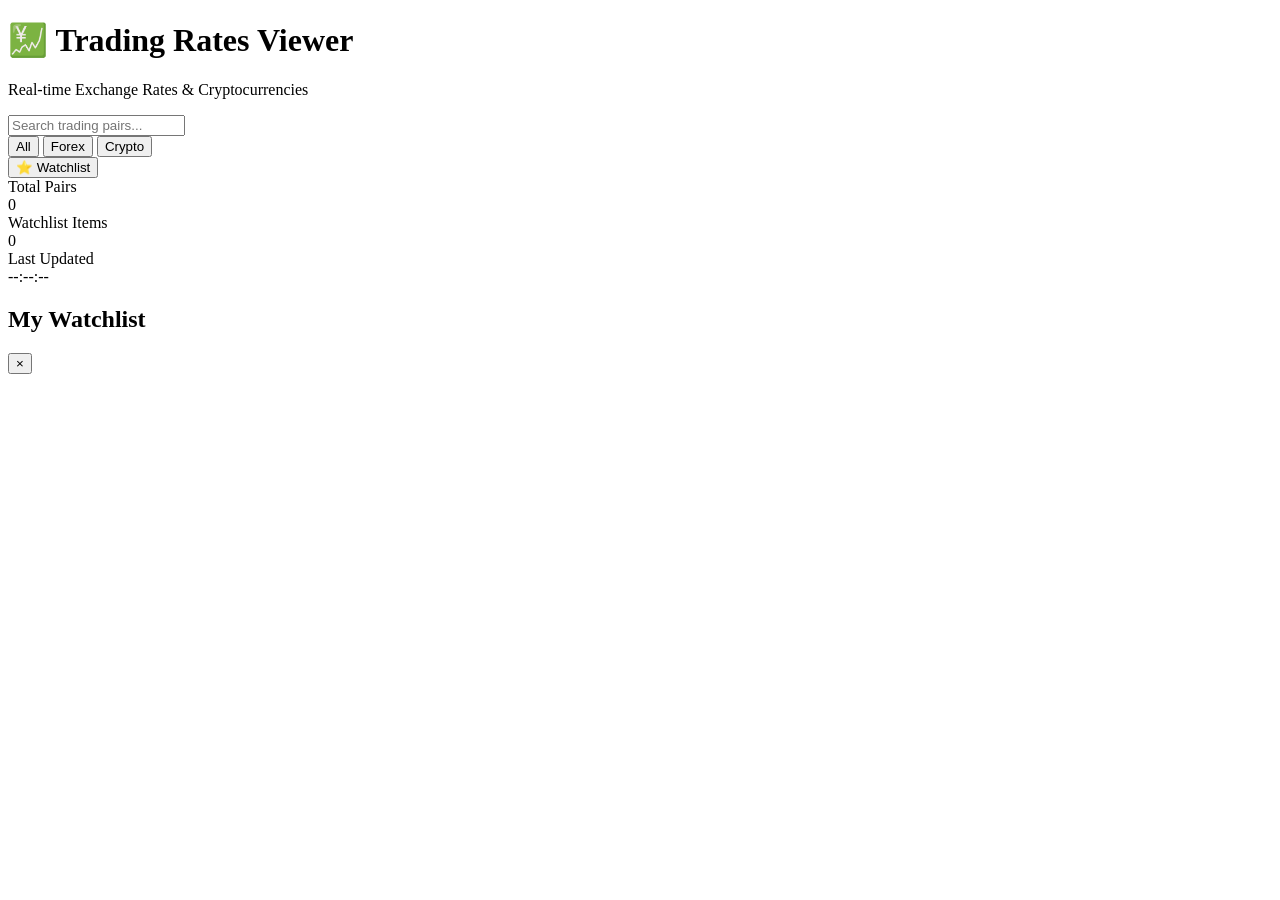
==== index.html @ dbce0b74 "Add trading app HTML file" ====
<!DOCTYPE html>
<html lang="en">
<head>
    <meta charset="UTF-8">
    <meta name="viewport" content="width=device-width, initial-scale=1.0">
    <title>Trading Rates Viewer</title>
    <link rel="stylesheet" href="styles.css">
</head>
<body>
    <div class="container">
        <header>
            <h1>💹 Trading Rates Viewer</h1>
            <p class="subtitle">Real-time Exchange Rates & Cryptocurrencies</p>
        </header>

        <div class="controls">
            <div class="search-box">
                <input type="text" id="searchInput" placeholder="Search trading pairs...">
            </div>
            <div class="filter-section">
                <button class="filter-btn active" data-filter="all">All</button>
                <button class="filter-btn" data-filter="forex">Forex</button>
                <button class="filter-btn" data-filter="crypto">Crypto</button>
            </div>
            <button class="watchlist-btn" id="watchlistBtn">⭐ Watchlist</button>
        </div>

        <div class="stats-section">
            <div class="stat-card">
                <div class="stat-label">Total Pairs</div>
                <div class="stat-value" id="totalPairs">0</div>
            </div>
            <div class="stat-card">
                <div class="stat-label">Watchlist Items</div>
                <div class="stat-value" id="watchlistCount">0</div>
            </div>
            <div class="stat-card">
                <div class="stat-label">Last Updated</div>
                <div class="stat-value" id="lastUpdate">--:--:--</div>
            </div>
        </div>

        <div class="rates-grid" id="ratesGrid">
            <!-- Rate cards will be generated here -->
        </div>

        <div class="modal" id="watchlistModal">
            <div class="modal-content">
                <div class="modal-header">
                    <h2>My Watchlist</h2>
                    <button class="close-btn" id="closeWatchlist">&times;</button>
                </div>
                <div class="modal-body" id="watchlistContent">
                    <!-- Watchlist items will appear here -->
                </div>
            </div>
        </div>

        <div class="modal-overlay" id="modalOverlay"></div>
    </div>

    <script src="app.js"></script>
</body>
</html>
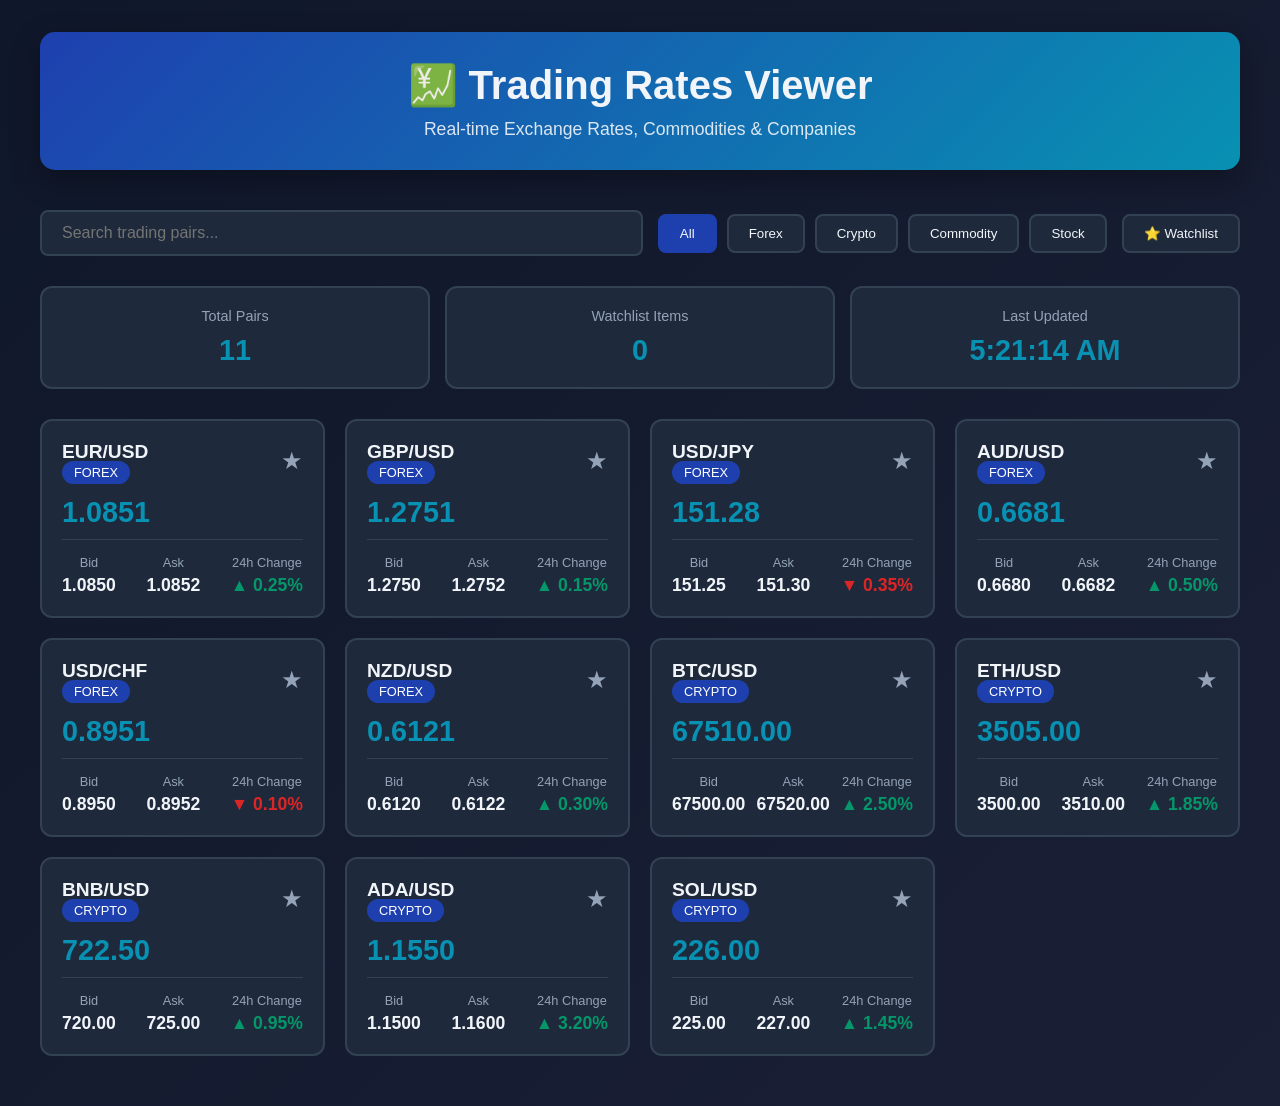
==== commit b8fc19e5: "Add TradingView ticker tape to index.html and add commodity/stock filter in UI" ====
--- a/index.html
+++ b/index.html
@@ -8,9 +8,12 @@
 </head>
 <body>
     <div class="container">
+        <!-- TradingView ticker tape for highly accurate live rates -->
+        <div id="tv-ticker" style="margin: 12px 0;"></div>
+
         <header>
             <h1>💹 Trading Rates Viewer</h1>
-            <p class="subtitle">Real-time Exchange Rates & Cryptocurrencies</p>
+            <p class="subtitle">Real-time Exchange Rates, Commodities & Companies</p>
         </header>
 
         <div class="controls">
@@ -21,6 +24,8 @@
                 <button class="filter-btn active" data-filter="all">All</button>
                 <button class="filter-btn" data-filter="forex">Forex</button>
                 <button class="filter-btn" data-filter="crypto">Crypto</button>
+                <button class="filter-btn" data-filter="commodity">Commodity</button>
+                <button class="filter-btn" data-filter="stock">Stock</button>
             </div>
             <button class="watchlist-btn" id="watchlistBtn">⭐ Watchlist</button>
         </div>
@@ -60,5 +65,31 @@
     </div>
 
     <script src="app.js"></script>
+    <script type="text/javascript" src="https://s3.tradingview.com/tv.js"></script>
+    <script>
+        // Initialize a TradingView Ticker Tape widget for accurate live tickers
+        new TradingView.MediumWidget({
+            "symbols": [
+                { "proName": "OANDA:XAUUSD", "title": "Gold (XAUUSD)" },
+                { "proName": "OANDA:XAGUSD", "title": "Silver (XAGUSD)" },
+                { "proName": "NYMEX:CL1!", "title": "Crude Oil (CL)" },
+                { "proName": "NYMEX:NG1!", "title": "Nat Gas (NG)" },
+                { "proName": "FX_IDC:EURUSD", "title": "EUR/USD" },
+                { "proName": "BINANCE:BTCUSDT", "title": "BTC/USDT" },
+                { "proName": "BINANCE:ETHUSDT", "title": "ETH/USDT" }
+            ],
+            "chartOnly": false,
+            "width": "100%",
+            "height": 36,
+            "locale": "en",
+            "colorTheme": "light",
+            "isTransparent": false,
+            "autosize": true,
+            "container_id": "tv-ticker"
+        });
+    </script>
+
+    <!-- Live rates WS client (updates tradingPairs in app.js) -->
+    <script src="app.live.ws.js"></script>
 </body>
 </html>
--- a/styles.css
+++ b/styles.css
@@ -0,0 +1,332 @@
+:root {
+    --primary-color: #1e40af;
+    --secondary-color: #0891b2;
+    --success-color: #059669;
+    --danger-color: #dc2626;
+    --bg-dark: #0f172a;
+    --bg-light: #1e293b;
+    --text-light: #f1f5f9;
+    --text-muted: #94a3b8;
+    --border-color: #334155;
+}
+
+* {
+    margin: 0;
+    padding: 0;
+    box-sizing: border-box;
+}
+
+body {
+    font-family: 'Segoe UI', Tahoma, Geneva, Verdana, sans-serif;
+    background: linear-gradient(135deg, var(--bg-dark) 0%, #1a1f35 100%);
+    color: var(--text-light);
+    min-height: 100vh;
+    padding: 20px;
+}
+
+.container {
+    max-width: 1200px;
+    margin: 0 auto;
+}
+
+header {
+    text-align: center;
+    margin-bottom: 40px;
+    padding: 30px 20px;
+    background: linear-gradient(135deg, var(--primary-color), var(--secondary-color));
+    border-radius: 15px;
+    box-shadow: 0 10px 30px rgba(0, 0, 0, 0.3);
+}
+
+header h1 {
+    font-size: 2.5em;
+    margin-bottom: 10px;
+}
+
+header .subtitle {
+    font-size: 1.1em;
+    opacity: 0.9;
+}
+
+.controls {
+    display: grid;
+    grid-template-columns: 1fr auto auto;
+    gap: 15px;
+    margin-bottom: 30px;
+    align-items: center;
+}
+
+.search-box input {
+    width: 100%;
+    padding: 12px 20px;
+    border: 2px solid var(--border-color);
+    border-radius: 8px;
+    background: var(--bg-light);
+    color: var(--text-light);
+    font-size: 1em;
+}
+
+.search-box input:focus {
+    outline: none;
+    border-color: var(--primary-color);
+}
+
+.filter-section {
+    display: flex;
+    gap: 10px;
+}
+
+.filter-btn,
+.watchlist-btn {
+    padding: 10px 20px;
+    border: 2px solid var(--border-color);
+    border-radius: 8px;
+    background: var(--bg-light);
+    color: var(--text-light);
+    cursor: pointer;
+    font-weight: 500;
+    transition: all 0.3s ease;
+}
+
+.filter-btn:hover,
+.watchlist-btn:hover {
+    border-color: var(--primary-color);
+    background: var(--primary-color);
+}
+
+.filter-btn.active {
+    background: var(--primary-color);
+    border-color: var(--primary-color);
+}
+
+.stats-section {
+    display: grid;
+    grid-template-columns: repeat(auto-fit, minmax(200px, 1fr));
+    gap: 15px;
+    margin-bottom: 30px;
+}
+
+.stat-card {
+    background: var(--bg-light);
+    border: 2px solid var(--border-color);
+    border-radius: 12px;
+    padding: 20px;
+    text-align: center;
+}
+
+.stat-label {
+    font-size: 0.9em;
+    color: var(--text-muted);
+    margin-bottom: 10px;
+}
+
+.stat-value {
+    font-size: 1.8em;
+    font-weight: bold;
+    color: var(--secondary-color);
+}
+
+.rates-grid {
+    display: grid;
+    grid-template-columns: repeat(auto-fill, minmax(280px, 1fr));
+    gap: 20px;
+    margin-bottom: 30px;
+}
+
+.rate-card {
+    background: var(--bg-light);
+    border: 2px solid var(--border-color);
+    border-radius: 12px;
+    padding: 20px;
+    transition: all 0.3s ease;
+}
+
+.rate-card:hover {
+    border-color: var(--primary-color);
+    box-shadow: 0 10px 30px rgba(30, 64, 175, 0.2);
+    transform: translateY(-5px);
+}
+
+.rate-header {
+    display: flex;
+    justify-content: space-between;
+    align-items: center;
+    margin-bottom: 15px;
+}
+
+.pair-name {
+    font-size: 1.2em;
+    font-weight: bold;
+    color: var(--text-light);
+}
+
+.pair-type {
+    font-size: 0.8em;
+    background: var(--primary-color);
+    padding: 4px 12px;
+    border-radius: 12px;
+    color: white;
+}
+
+.watchlist-star {
+    background: none;
+    border: none;
+    font-size: 1.5em;
+    cursor: pointer;
+    color: var(--text-muted);
+    transition: all 0.3s ease;
+}
+
+.watchlist-star.active {
+    color: #fbbf24;
+}
+
+.rate-value {
+    font-size: 1.8em;
+    font-weight: bold;
+    color: var(--secondary-color);
+    margin-bottom: 10px;
+}
+
+.rate-change {
+    display: flex;
+    justify-content: space-between;
+    padding-top: 15px;
+    border-top: 1px solid var(--border-color);
+}
+
+.change-item {
+    text-align: center;
+}
+
+.change-label {
+    font-size: 0.8em;
+    color: var(--text-muted);
+    margin-bottom: 5px;
+}
+
+.change-value {
+    font-weight: bold;
+    font-size: 1.1em;
+}
+
+.positive {
+    color: var(--success-color);
+}
+
+.negative {
+    color: var(--danger-color);
+}
+
+.modal {
+    display: none;
+    position: fixed;
+    z-index: 1000;
+    left: 50%;
+    top: 50%;
+    transform: translate(-50%, -50%);
+    background: var(--bg-light);
+    border: 2px solid var(--border-color);
+    border-radius: 12px;
+    box-shadow: 0 20px 60px rgba(0, 0, 0, 0.5);
+    min-width: 400px;
+    max-height: 70vh;
+    overflow-y: auto;
+}
+
+.modal.show {
+    display: block;
+}
+
+.modal-overlay {
+    display: none;
+    position: fixed;
+    z-index: 999;
+    left: 0;
+    top: 0;
+    width: 100%;
+    height: 100%;
+    background: rgba(0, 0, 0, 0.5);
+}
+
+.modal-overlay.show {
+    display: block;
+}
+
+.modal-header {
+    display: flex;
+    justify-content: space-between;
+    align-items: center;
+    padding: 20px;
+    border-bottom: 1px solid var(--border-color);
+}
+
+.modal-header h2 {
+    margin: 0;
+}
+
+.close-btn {
+    background: none;
+    border: none;
+    color: var(--text-muted);
+    font-size: 2em;
+    cursor: pointer;
+}
+
+.modal-body {
+    padding: 20px;
+}
+
+.watchlist-item {
+    background: var(--bg-dark);
+    border: 1px solid var(--border-color);
+    border-radius: 8px;
+    padding: 15px;
+    margin-bottom: 10px;
+    display: flex;
+    justify-content: space-between;
+    align-items: center;
+}
+
+.watchlist-item-info {
+    flex-grow: 1;
+}
+
+.watchlist-item-name {
+    font-weight: bold;
+    margin-bottom: 5px;
+}
+
+.watchlist-item-rate {
+    color: var(--secondary-color);
+    font-weight: bold;
+}
+
+.remove-btn {
+    background: var(--danger-color);
+    border: none;
+    color: white;
+    padding: 5px 10px;
+    border-radius: 5px;
+    cursor: pointer;
+}
+
+.empty-message {
+    text-align: center;
+    color: var(--text-muted);
+    padding: 40px 20px;
+}
+
+@media (max-width: 768px) {
+    .controls {
+        grid-template-columns: 1fr;
+    }
+
+    .rates-grid {
+        grid-template-columns: 1fr;
+    }
+
+    .modal {
+        min-width: 90%;
+    }
+}
